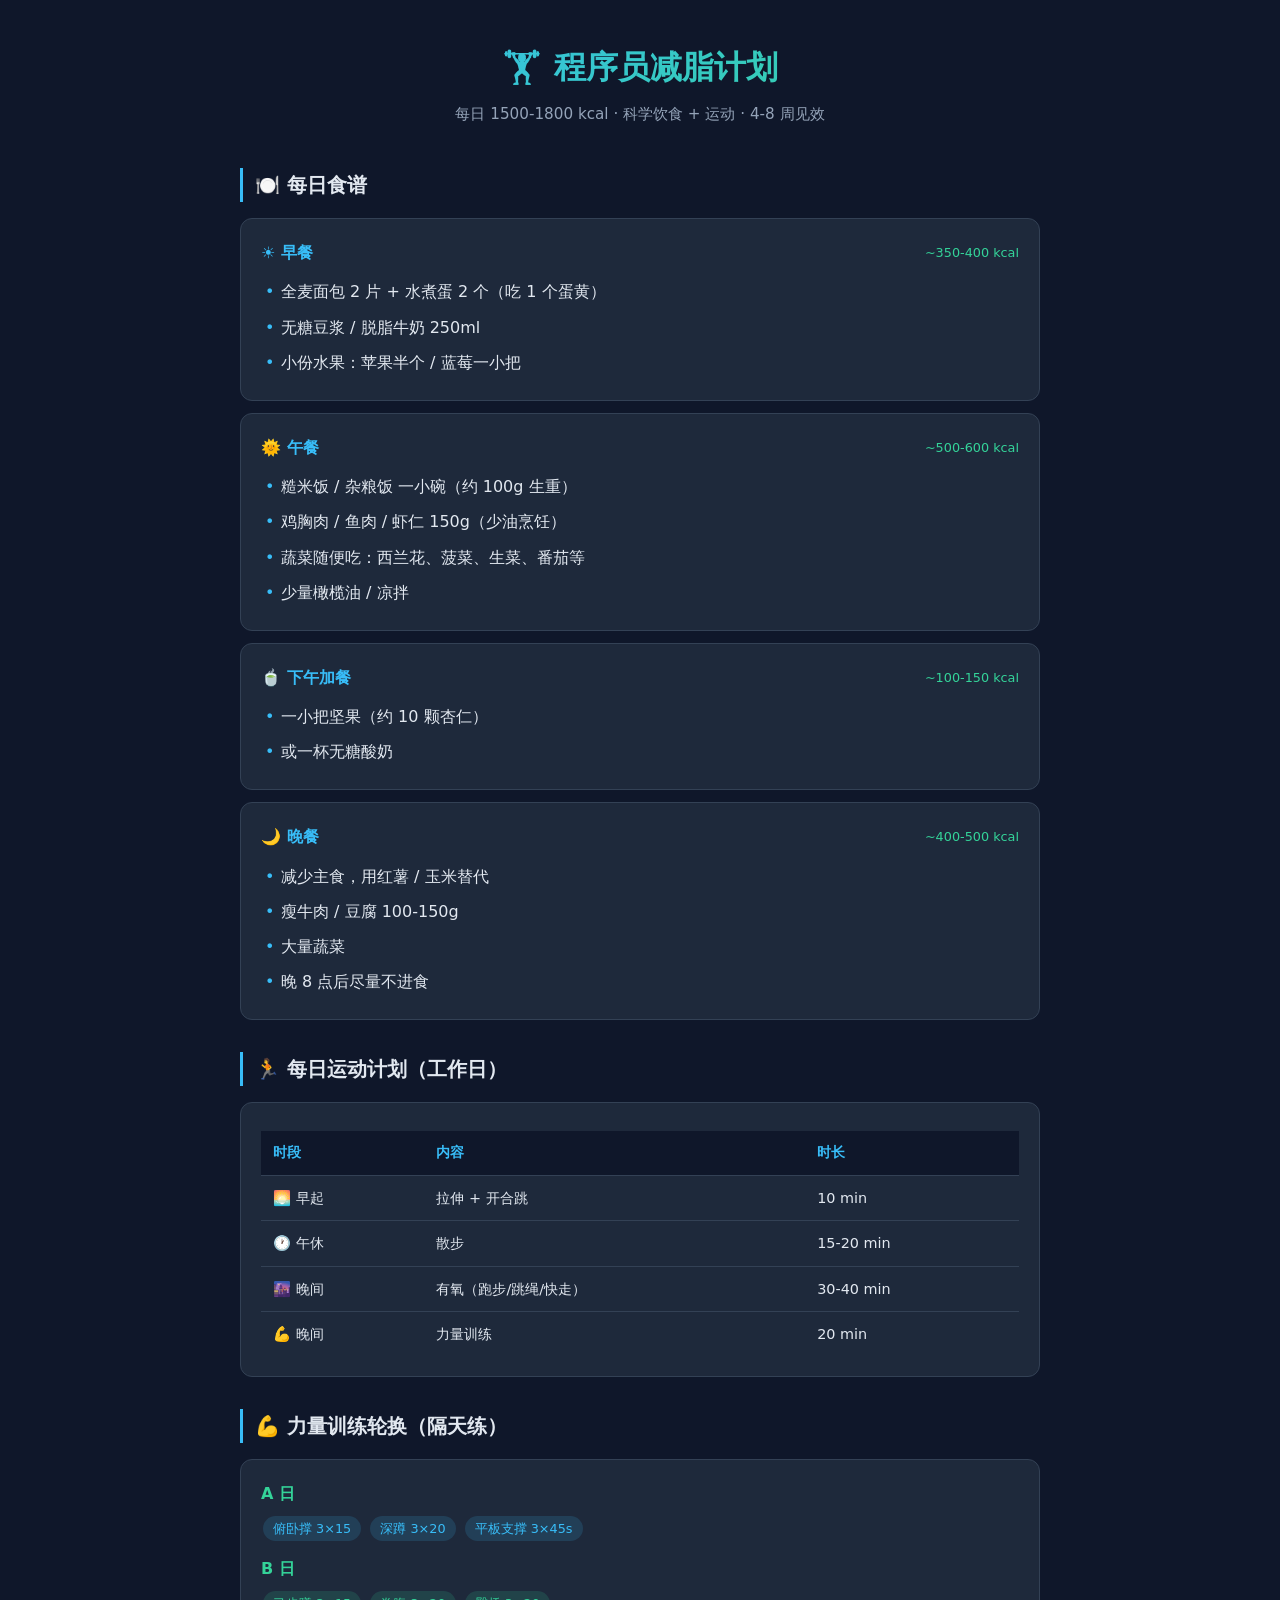
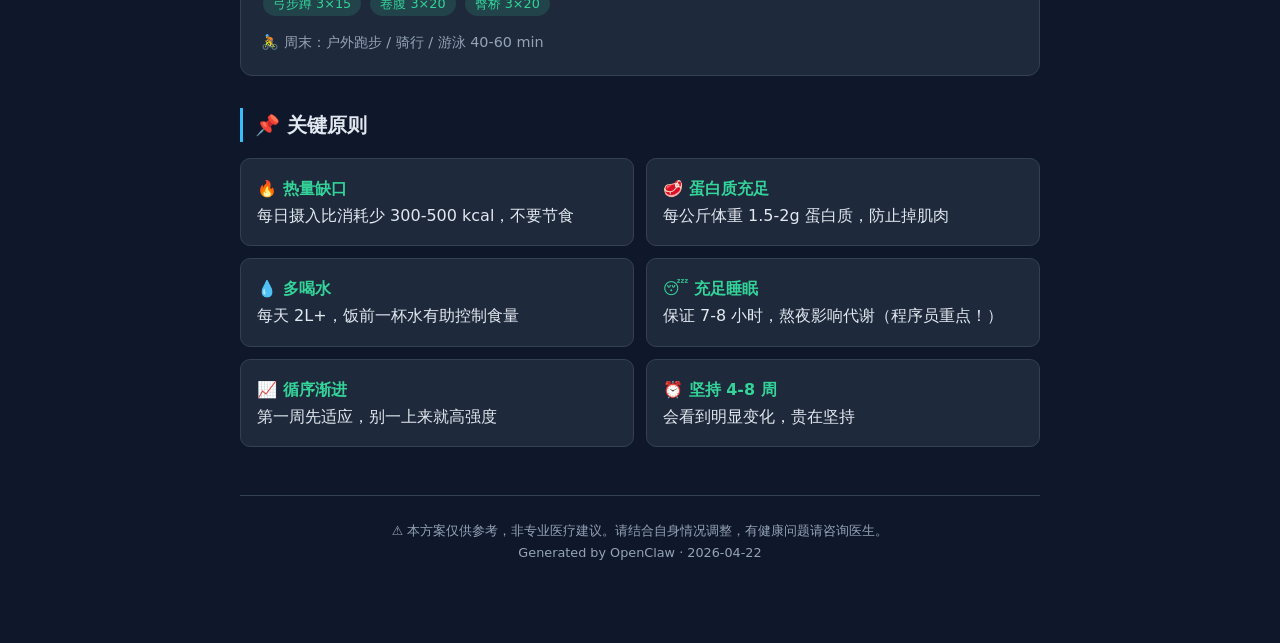
==== index.html @ 154db84c "feat: 程序员减脂计划页面" ====
<!DOCTYPE html>
<html lang="zh-CN">
<head>
<meta charset="UTF-8">
<meta name="viewport" content="width=device-width, initial-scale=1.0">
<title>程序员减脂计划</title>
<style>
  :root {
    --bg: #0f172a;
    --card: #1e293b;
    --accent: #38bdf8;
    --accent2: #34d399;
    --text: #e2e8f0;
    --muted: #94a3b8;
    --border: #334155;
  }
  * { margin: 0; padding: 0; box-sizing: border-box; }
  body {
    font-family: -apple-system, BlinkMacSystemFont, 'Segoe UI', system-ui, sans-serif;
    background: var(--bg);
    color: var(--text);
    line-height: 1.7;
    padding: 0 16px;
  }
  .container { max-width: 800px; margin: 0 auto; padding: 40px 0 80px; }
  h1 {
    font-size: 2rem;
    text-align: center;
    margin-bottom: 8px;
    background: linear-gradient(135deg, var(--accent), var(--accent2));
    -webkit-background-clip: text;
    -webkit-text-fill-color: transparent;
  }
  .subtitle { text-align: center; color: var(--muted); margin-bottom: 40px; font-size: 0.95rem; }
  .section { margin-bottom: 32px; }
  .section-title {
    font-size: 1.25rem;
    margin-bottom: 16px;
    padding-left: 12px;
    border-left: 3px solid var(--accent);
    display: flex;
    align-items: center;
    gap: 8px;
  }
  .card {
    background: var(--card);
    border: 1px solid var(--border);
    border-radius: 12px;
    padding: 20px;
    margin-bottom: 12px;
  }
  .meal-label {
    font-weight: 600;
    color: var(--accent);
    margin-bottom: 8px;
    display: flex;
    justify-content: space-between;
    align-items: center;
  }
  .kcal { font-size: 0.8rem; color: var(--accent2); font-weight: 400; }
  .meal-items { list-style: none; }
  .meal-items li { padding: 4px 0; padding-left: 20px; position: relative; }
  .meal-items li::before { content: '•'; position: absolute; left: 4px; color: var(--accent); }
  table { width: 100%; border-collapse: collapse; margin-top: 8px; }
  th { text-align: left; padding: 10px 12px; background: var(--bg); color: var(--accent); font-weight: 600; font-size: 0.85rem; }
  td { padding: 10px 12px; border-top: 1px solid var(--border); font-size: 0.9rem; }
  tr:hover td { background: rgba(56,189,248,0.05); }
  .tag {
    display: inline-block;
    background: rgba(56,189,248,0.15);
    color: var(--accent);
    padding: 2px 10px;
    border-radius: 20px;
    font-size: 0.8rem;
    margin: 2px;
  }
  .tag.green { background: rgba(52,211,153,0.15); color: var(--accent2); }
  .principles { display: grid; grid-template-columns: 1fr 1fr; gap: 12px; }
  @media (max-width: 600px) { .principles { grid-template-columns: 1fr; } }
  .principle {
    background: var(--card);
    border: 1px solid var(--border);
    border-radius: 10px;
    padding: 16px;
  }
  .principle strong { color: var(--accent2); }
  .strength-day { margin-bottom: 12px; }
  .strength-day .day-label { font-weight: 600; color: var(--accent2); margin-bottom: 6px; }
  .footer { text-align: center; color: var(--muted); font-size: 0.8rem; margin-top: 48px; padding-top: 24px; border-top: 1px solid var(--border); }
</style>
</head>
<body>
<div class="container">
  <h1>🏋️ 程序员减脂计划</h1>
  <p class="subtitle">每日 1500-1800 kcal · 科学饮食 + 运动 · 4-8 周见效</p>

  <!-- 每日食谱 -->
  <div class="section">
    <h2 class="section-title">🍽️ 每日食谱</h2>

    <div class="card">
      <div class="meal-label">☀️ 早餐 <span class="kcal">~350-400 kcal</span></div>
      <ul class="meal-items">
        <li>全麦面包 2 片 + 水煮蛋 2 个（吃 1 个蛋黄）</li>
        <li>无糖豆浆 / 脱脂牛奶 250ml</li>
        <li>小份水果：苹果半个 / 蓝莓一小把</li>
      </ul>
    </div>

    <div class="card">
      <div class="meal-label">🌞 午餐 <span class="kcal">~500-600 kcal</span></div>
      <ul class="meal-items">
        <li>糙米饭 / 杂粮饭 一小碗（约 100g 生重）</li>
        <li>鸡胸肉 / 鱼肉 / 虾仁 150g（少油烹饪）</li>
        <li>蔬菜随便吃：西兰花、菠菜、生菜、番茄等</li>
        <li>少量橄榄油 / 凉拌</li>
      </ul>
    </div>

    <div class="card">
      <div class="meal-label">🍵 下午加餐 <span class="kcal">~100-150 kcal</span></div>
      <ul class="meal-items">
        <li>一小把坚果（约 10 颗杏仁）</li>
        <li>或一杯无糖酸奶</li>
      </ul>
    </div>

    <div class="card">
      <div class="meal-label">🌙 晚餐 <span class="kcal">~400-500 kcal</span></div>
      <ul class="meal-items">
        <li>减少主食，用红薯 / 玉米替代</li>
        <li>瘦牛肉 / 豆腐 100-150g</li>
        <li>大量蔬菜</li>
        <li>晚 8 点后尽量不进食</li>
      </ul>
    </div>
  </div>

  <!-- 运动计划 -->
  <div class="section">
    <h2 class="section-title">🏃 每日运动计划（工作日）</h2>
    <div class="card">
      <table>
        <thead><tr><th>时段</th><th>内容</th><th>时长</th></tr></thead>
        <tbody>
          <tr><td>🌅 早起</td><td>拉伸 + 开合跳</td><td>10 min</td></tr>
          <tr><td>🕐 午休</td><td>散步</td><td>15-20 min</td></tr>
          <tr><td>🌆 晚间</td><td>有氧（跑步/跳绳/快走）</td><td>30-40 min</td></tr>
          <tr><td>💪 晚间</td><td>力量训练</td><td>20 min</td></tr>
        </tbody>
      </table>
    </div>
  </div>

  <!-- 力量训练 -->
  <div class="section">
    <h2 class="section-title">💪 力量训练轮换（隔天练）</h2>
    <div class="card">
      <div class="strength-day">
        <div class="day-label">A 日</div>
        <span class="tag">俯卧撑 3×15</span>
        <span class="tag">深蹲 3×20</span>
        <span class="tag">平板支撑 3×45s</span>
      </div>
      <div class="strength-day">
        <div class="day-label">B 日</div>
        <span class="tag green">弓步蹲 3×15</span>
        <span class="tag green">卷腹 3×20</span>
        <span class="tag green">臀桥 3×20</span>
      </div>
      <div style="margin-top:12px; color: var(--muted); font-size:0.9rem;">
        🚴 周末：户外跑步 / 骑行 / 游泳 40-60 min
      </div>
    </div>
  </div>

  <!-- 关键原则 -->
  <div class="section">
    <h2 class="section-title">📌 关键原则</h2>
    <div class="principles">
      <div class="principle">
        <strong>🔥 热量缺口</strong><br>
        每日摄入比消耗少 300-500 kcal，不要节食
      </div>
      <div class="principle">
        <strong>🥩 蛋白质充足</strong><br>
        每公斤体重 1.5-2g 蛋白质，防止掉肌肉
      </div>
      <div class="principle">
        <strong>💧 多喝水</strong><br>
        每天 2L+，饭前一杯水有助控制食量
      </div>
      <div class="principle">
        <strong>😴 充足睡眠</strong><br>
        保证 7-8 小时，熬夜影响代谢（程序员重点！）
      </div>
      <div class="principle">
        <strong>📈 循序渐进</strong><br>
        第一周先适应，别一上来就高强度
      </div>
      <div class="principle">
        <strong>⏰ 坚持 4-8 周</strong><br>
        会看到明显变化，贵在坚持
      </div>
    </div>
  </div>

  <div class="footer">
    ⚠️ 本方案仅供参考，非专业医疗建议。请结合自身情况调整，有健康问题请咨询医生。<br>
    Generated by OpenClaw · 2026-04-22
  </div>
</div>
</body>
</html>
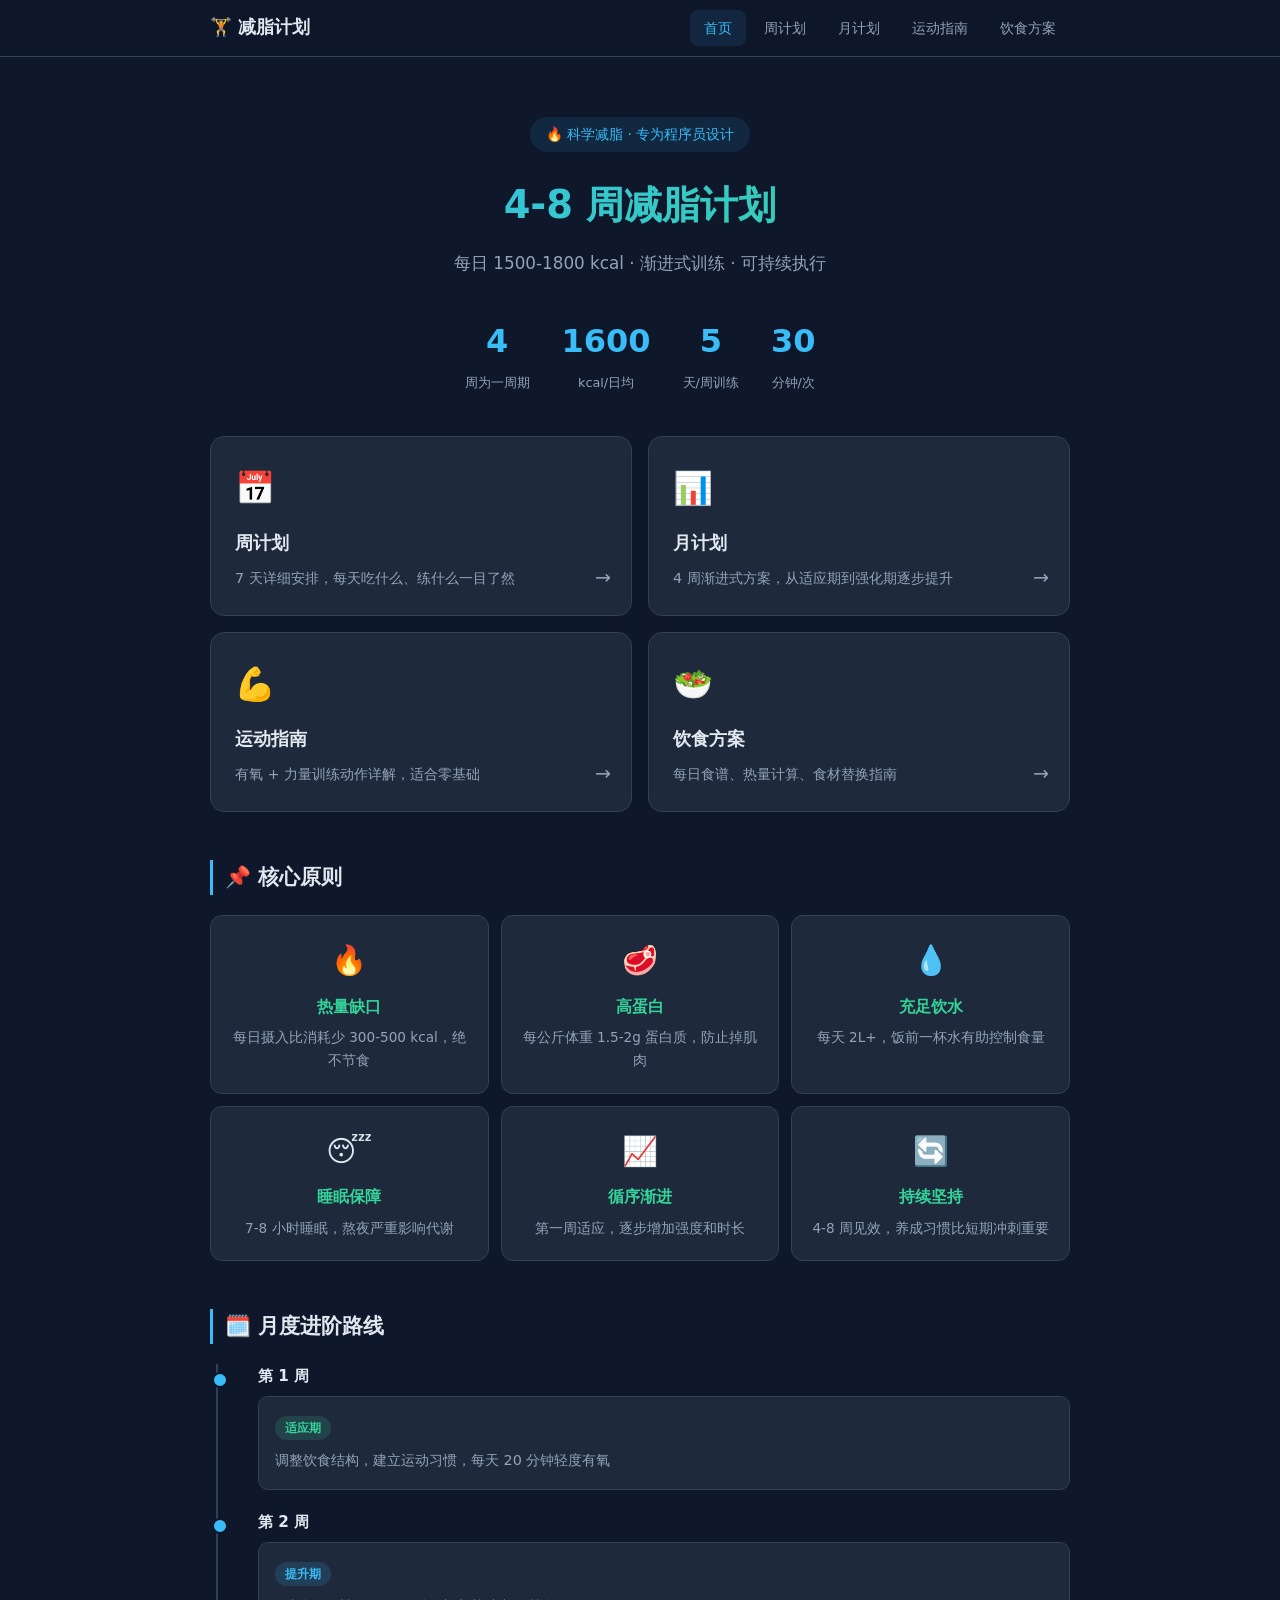
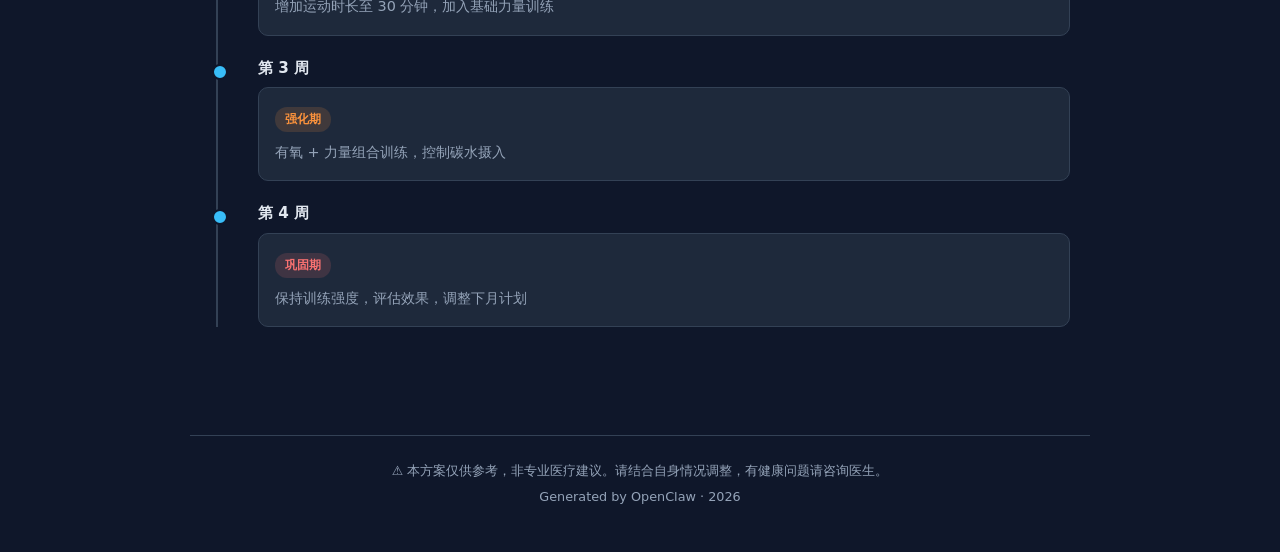
==== commit e3f8fc22: "feat: 完整减脂计划网站 - 首页/周计划/月计划/运动指南/饮食方案" ====
--- a/index.html
+++ b/index.html
@@ -4,211 +4,151 @@
 <meta charset="UTF-8">
 <meta name="viewport" content="width=device-width, initial-scale=1.0">
 <title>程序员减脂计划</title>
-<style>
-  :root {
-    --bg: #0f172a;
-    --card: #1e293b;
-    --accent: #38bdf8;
-    --accent2: #34d399;
-    --text: #e2e8f0;
-    --muted: #94a3b8;
-    --border: #334155;
-  }
-  * { margin: 0; padding: 0; box-sizing: border-box; }
-  body {
-    font-family: -apple-system, BlinkMacSystemFont, 'Segoe UI', system-ui, sans-serif;
-    background: var(--bg);
-    color: var(--text);
-    line-height: 1.7;
-    padding: 0 16px;
-  }
-  .container { max-width: 800px; margin: 0 auto; padding: 40px 0 80px; }
-  h1 {
-    font-size: 2rem;
-    text-align: center;
-    margin-bottom: 8px;
-    background: linear-gradient(135deg, var(--accent), var(--accent2));
-    -webkit-background-clip: text;
-    -webkit-text-fill-color: transparent;
-  }
-  .subtitle { text-align: center; color: var(--muted); margin-bottom: 40px; font-size: 0.95rem; }
-  .section { margin-bottom: 32px; }
-  .section-title {
-    font-size: 1.25rem;
-    margin-bottom: 16px;
-    padding-left: 12px;
-    border-left: 3px solid var(--accent);
-    display: flex;
-    align-items: center;
-    gap: 8px;
-  }
-  .card {
-    background: var(--card);
-    border: 1px solid var(--border);
-    border-radius: 12px;
-    padding: 20px;
-    margin-bottom: 12px;
-  }
-  .meal-label {
-    font-weight: 600;
-    color: var(--accent);
-    margin-bottom: 8px;
-    display: flex;
-    justify-content: space-between;
-    align-items: center;
-  }
-  .kcal { font-size: 0.8rem; color: var(--accent2); font-weight: 400; }
-  .meal-items { list-style: none; }
-  .meal-items li { padding: 4px 0; padding-left: 20px; position: relative; }
-  .meal-items li::before { content: '•'; position: absolute; left: 4px; color: var(--accent); }
-  table { width: 100%; border-collapse: collapse; margin-top: 8px; }
-  th { text-align: left; padding: 10px 12px; background: var(--bg); color: var(--accent); font-weight: 600; font-size: 0.85rem; }
-  td { padding: 10px 12px; border-top: 1px solid var(--border); font-size: 0.9rem; }
-  tr:hover td { background: rgba(56,189,248,0.05); }
-  .tag {
-    display: inline-block;
-    background: rgba(56,189,248,0.15);
-    color: var(--accent);
-    padding: 2px 10px;
-    border-radius: 20px;
-    font-size: 0.8rem;
-    margin: 2px;
-  }
-  .tag.green { background: rgba(52,211,153,0.15); color: var(--accent2); }
-  .principles { display: grid; grid-template-columns: 1fr 1fr; gap: 12px; }
-  @media (max-width: 600px) { .principles { grid-template-columns: 1fr; } }
-  .principle {
-    background: var(--card);
-    border: 1px solid var(--border);
-    border-radius: 10px;
-    padding: 16px;
-  }
-  .principle strong { color: var(--accent2); }
-  .strength-day { margin-bottom: 12px; }
-  .strength-day .day-label { font-weight: 600; color: var(--accent2); margin-bottom: 6px; }
-  .footer { text-align: center; color: var(--muted); font-size: 0.8rem; margin-top: 48px; padding-top: 24px; border-top: 1px solid var(--border); }
-</style>
+<link rel="stylesheet" href="style.css">
 </head>
 <body>
-<div class="container">
-  <h1>🏋️ 程序员减脂计划</h1>
-  <p class="subtitle">每日 1500-1800 kcal · 科学饮食 + 运动 · 4-8 周见效</p>
-
-  <!-- 每日食谱 -->
-  <div class="section">
-    <h2 class="section-title">🍽️ 每日食谱</h2>
-
-    <div class="card">
-      <div class="meal-label">☀️ 早餐 <span class="kcal">~350-400 kcal</span></div>
-      <ul class="meal-items">
-        <li>全麦面包 2 片 + 水煮蛋 2 个（吃 1 个蛋黄）</li>
-        <li>无糖豆浆 / 脱脂牛奶 250ml</li>
-        <li>小份水果：苹果半个 / 蓝莓一小把</li>
-      </ul>
-    </div>
-
-    <div class="card">
-      <div class="meal-label">🌞 午餐 <span class="kcal">~500-600 kcal</span></div>
-      <ul class="meal-items">
-        <li>糙米饭 / 杂粮饭 一小碗（约 100g 生重）</li>
-        <li>鸡胸肉 / 鱼肉 / 虾仁 150g（少油烹饪）</li>
-        <li>蔬菜随便吃：西兰花、菠菜、生菜、番茄等</li>
-        <li>少量橄榄油 / 凉拌</li>
-      </ul>
-    </div>
-
-    <div class="card">
-      <div class="meal-label">🍵 下午加餐 <span class="kcal">~100-150 kcal</span></div>
-      <ul class="meal-items">
-        <li>一小把坚果（约 10 颗杏仁）</li>
-        <li>或一杯无糖酸奶</li>
-      </ul>
-    </div>
-
-    <div class="card">
-      <div class="meal-label">🌙 晚餐 <span class="kcal">~400-500 kcal</span></div>
-      <ul class="meal-items">
-        <li>减少主食，用红薯 / 玉米替代</li>
-        <li>瘦牛肉 / 豆腐 100-150g</li>
-        <li>大量蔬菜</li>
-        <li>晚 8 点后尽量不进食</li>
-      </ul>
+<nav class="nav" id="nav">
+  <div class="nav-inner">
+    <a href="index.html" class="logo">🏋️ 减脂计划</a>
+    <button class="menu-btn" id="menuBtn" aria-label="菜单">☰</button>
+    <div class="nav-links" id="navLinks">
+      <a href="index.html" class="active">首页</a>
+      <a href="weekly.html">周计划</a>
+      <a href="monthly.html">月计划</a>
+      <a href="exercise.html">运动指南</a>
+      <a href="diet.html">饮食方案</a>
     </div>
   </div>
+</nav>
 
-  <!-- 运动计划 -->
-  <div class="section">
-    <h2 class="section-title">🏃 每日运动计划（工作日）</h2>
-    <div class="card">
-      <table>
-        <thead><tr><th>时段</th><th>内容</th><th>时长</th></tr></thead>
-        <tbody>
-          <tr><td>🌅 早起</td><td>拉伸 + 开合跳</td><td>10 min</td></tr>
-          <tr><td>🕐 午休</td><td>散步</td><td>15-20 min</td></tr>
-          <tr><td>🌆 晚间</td><td>有氧（跑步/跳绳/快走）</td><td>30-40 min</td></tr>
-          <tr><td>💪 晚间</td><td>力量训练</td><td>20 min</td></tr>
-        </tbody>
-      </table>
+<main class="container">
+  <!-- Hero -->
+  <section class="hero">
+    <div class="hero-badge">🔥 科学减脂 · 专为程序员设计</div>
+    <h1>4-8 周减脂计划</h1>
+    <p class="hero-desc">每日 1500-1800 kcal · 渐进式训练 · 可持续执行</p>
+    <div class="hero-stats">
+      <div class="stat"><span class="stat-num">4</span><span class="stat-label">周为一周期</span></div>
+      <div class="stat"><span class="stat-num">1600</span><span class="stat-label">kcal/日均</span></div>
+      <div class="stat"><span class="stat-num">5</span><span class="stat-label">天/周训练</span></div>
+      <div class="stat"><span class="stat-num">30</span><span class="stat-label">分钟/次</span></div>
     </div>
-  </div>
+  </section>
 
-  <!-- 力量训练 -->
-  <div class="section">
-    <h2 class="section-title">💪 力量训练轮换（隔天练）</h2>
-    <div class="card">
-      <div class="strength-day">
-        <div class="day-label">A 日</div>
-        <span class="tag">俯卧撑 3×15</span>
-        <span class="tag">深蹲 3×20</span>
-        <span class="tag">平板支撑 3×45s</span>
+  <!-- Quick Nav Cards -->
+  <section class="cards">
+    <a href="weekly.html" class="card-link">
+      <div class="card card-blue">
+        <div class="card-icon">📅</div>
+        <h3>周计划</h3>
+        <p>7 天详细安排，每天吃什么、练什么一目了然</p>
+        <span class="card-arrow">→</span>
       </div>
-      <div class="strength-day">
-        <div class="day-label">B 日</div>
-        <span class="tag green">弓步蹲 3×15</span>
-        <span class="tag green">卷腹 3×20</span>
-        <span class="tag green">臀桥 3×20</span>
+    </a>
+    <a href="monthly.html" class="card-link">
+      <div class="card card-green">
+        <div class="card-icon">📊</div>
+        <h3>月计划</h3>
+        <p>4 周渐进式方案，从适应期到强化期逐步提升</p>
+        <span class="card-arrow">→</span>
       </div>
-      <div style="margin-top:12px; color: var(--muted); font-size:0.9rem;">
-        🚴 周末：户外跑步 / 骑行 / 游泳 40-60 min
+    </a>
+    <a href="exercise.html" class="card-link">
+      <div class="card card-purple">
+        <div class="card-icon">💪</div>
+        <h3>运动指南</h3>
+        <p>有氧 + 力量训练动作详解，适合零基础</p>
+        <span class="card-arrow">→</span>
+      </div>
+    </a>
+    <a href="diet.html" class="card-link">
+      <div class="card card-orange">
+        <div class="card-icon">🥗</div>
+        <h3>饮食方案</h3>
+        <p>每日食谱、热量计算、食材替换指南</p>
+        <span class="card-arrow">→</span>
+      </div>
+    </a>
+  </section>
+
+  <!-- Key Principles -->
+  <section class="section">
+    <h2 class="section-title">📌 核心原则</h2>
+    <div class="principles">
+      <div class="principle">
+        <div class="principle-icon">🔥</div>
+        <strong>热量缺口</strong>
+        <p>每日摄入比消耗少 300-500 kcal，绝不节食</p>
+      </div>
+      <div class="principle">
+        <div class="principle-icon">🥩</div>
+        <strong>高蛋白</strong>
+        <p>每公斤体重 1.5-2g 蛋白质，防止掉肌肉</p>
+      </div>
+      <div class="principle">
+        <div class="principle-icon">💧</div>
+        <strong>充足饮水</strong>
+        <p>每天 2L+，饭前一杯水有助控制食量</p>
+      </div>
+      <div class="principle">
+        <div class="principle-icon">😴</div>
+        <strong>睡眠保障</strong>
+        <p>7-8 小时睡眠，熬夜严重影响代谢</p>
+      </div>
+      <div class="principle">
+        <div class="principle-icon">📈</div>
+        <strong>循序渐进</strong>
+        <p>第一周适应，逐步增加强度和时长</p>
+      </div>
+      <div class="principle">
+        <div class="principle-icon">🔄</div>
+        <strong>持续坚持</strong>
+        <p>4-8 周见效，养成习惯比短期冲刺重要</p>
       </div>
     </div>
-  </div>
+  </section>
 
-  <!-- 关键原则 -->
-  <div class="section">
-    <h2 class="section-title">📌 关键原则</h2>
-    <div class="principles">
-      <div class="principle">
-        <strong>🔥 热量缺口</strong><br>
-        每日摄入比消耗少 300-500 kcal，不要节食
+  <!-- Timeline -->
+  <section class="section">
+    <h2 class="section-title">🗓️ 月度进阶路线</h2>
+    <div class="timeline">
+      <div class="tl-item">
+        <div class="tl-week">第 1 周</div>
+        <div class="tl-content">
+          <div class="tl-tag tag-easy">适应期</div>
+          <p>调整饮食结构，建立运动习惯，每天 20 分钟轻度有氧</p>
+        </div>
       </div>
-      <div class="principle">
-        <strong>🥩 蛋白质充足</strong><br>
-        每公斤体重 1.5-2g 蛋白质，防止掉肌肉
+      <div class="tl-item">
+        <div class="tl-week">第 2 周</div>
+        <div class="tl-content">
+          <div class="tl-tag tag-mid">提升期</div>
+          <p>增加运动时长至 30 分钟，加入基础力量训练</p>
+        </div>
       </div>
-      <div class="principle">
-        <strong>💧 多喝水</strong><br>
-        每天 2L+，饭前一杯水有助控制食量
+      <div class="tl-item">
+        <div class="tl-week">第 3 周</div>
+        <div class="tl-content">
+          <div class="tl-tag tag-hard">强化期</div>
+          <p>有氧 + 力量组合训练，控制碳水摄入</p>
+        </div>
       </div>
-      <div class="principle">
-        <strong>😴 充足睡眠</strong><br>
-        保证 7-8 小时，熬夜影响代谢（程序员重点！）
-      </div>
-      <div class="principle">
-        <strong>📈 循序渐进</strong><br>
-        第一周先适应，别一上来就高强度
-      </div>
-      <div class="principle">
-        <strong>⏰ 坚持 4-8 周</strong><br>
-        会看到明显变化，贵在坚持
+      <div class="tl-item">
+        <div class="tl-week">第 4 周</div>
+        <div class="tl-content">
+          <div class="tl-tag tag-peak">巩固期</div>
+          <p>保持训练强度，评估效果，调整下月计划</p>
+        </div>
       </div>
     </div>
-  </div>
+  </section>
+</main>
 
-  <div class="footer">
-    ⚠️ 本方案仅供参考，非专业医疗建议。请结合自身情况调整，有健康问题请咨询医生。<br>
-    Generated by OpenClaw · 2026-04-22
-  </div>
-</div>
+<footer class="footer">
+  <p>⚠️ 本方案仅供参考，非专业医疗建议。请结合自身情况调整，有健康问题请咨询医生。</p>
+  <p>Generated by OpenClaw · 2026</p>
+</footer>
+
+<script src="nav.js"></script>
 </body>
 </html>
--- a/style.css
+++ b/style.css
@@ -0,0 +1,147 @@
+:root {
+  --bg: #0f172a;
+  --bg2: #1e293b;
+  --card: #1e293b;
+  --accent: #38bdf8;
+  --accent2: #34d399;
+  --purple: #a78bfa;
+  --orange: #fb923c;
+  --red: #f87171;
+  --text: #e2e8f0;
+  --muted: #94a3b8;
+  --border: #334155;
+}
+* { margin: 0; padding: 0; box-sizing: border-box; }
+body { font-family: -apple-system, BlinkMacSystemFont, 'Segoe UI', system-ui, sans-serif; background: var(--bg); color: var(--text); line-height: 1.7; }
+a { color: var(--accent); text-decoration: none; }
+
+/* Nav */
+.nav { position: sticky; top: 0; z-index: 100; background: rgba(15,23,42,0.95); backdrop-filter: blur(12px); border-bottom: 1px solid var(--border); }
+.nav-inner { max-width: 900px; margin: 0 auto; padding: 0 20px; display: flex; align-items: center; justify-content: space-between; height: 56px; }
+.logo { font-weight: 700; font-size: 1.1rem; color: var(--text); }
+.nav-links { display: flex; gap: 4px; }
+.nav-links a { padding: 6px 14px; border-radius: 8px; color: var(--muted); font-size: 0.9rem; transition: all 0.2s; }
+.nav-links a:hover, .nav-links a.active { color: var(--text); background: rgba(56,189,248,0.1); }
+.nav-links a.active { color: var(--accent); }
+.menu-btn { display: none; background: none; border: none; color: var(--text); font-size: 1.4rem; cursor: pointer; }
+
+/* Container */
+.container { max-width: 900px; margin: 0 auto; padding: 0 20px 60px; }
+
+/* Hero */
+.hero { text-align: center; padding: 60px 0 40px; }
+.hero-badge { display: inline-block; background: rgba(56,189,248,0.1); color: var(--accent); padding: 6px 16px; border-radius: 20px; font-size: 0.85rem; margin-bottom: 20px; }
+.hero h1 { font-size: 2.4rem; margin-bottom: 12px; background: linear-gradient(135deg, var(--accent), var(--accent2)); -webkit-background-clip: text; -webkit-text-fill-color: transparent; }
+.hero-desc { color: var(--muted); font-size: 1.05rem; margin-bottom: 36px; }
+.hero-stats { display: flex; justify-content: center; gap: 32px; flex-wrap: wrap; }
+.stat { text-align: center; }
+.stat-num { display: block; font-size: 2rem; font-weight: 700; color: var(--accent); }
+.stat-label { font-size: 0.8rem; color: var(--muted); }
+
+/* Cards */
+.cards { display: grid; grid-template-columns: repeat(2, 1fr); gap: 16px; margin-bottom: 48px; }
+.card-link { text-decoration: none; color: inherit; }
+.card { background: var(--card); border: 1px solid var(--border); border-radius: 14px; padding: 24px; transition: all 0.25s; position: relative; overflow: hidden; }
+.card:hover { transform: translateY(-3px); border-color: var(--accent); }
+.card-blue:hover { border-color: var(--accent); box-shadow: 0 8px 30px rgba(56,189,248,0.15); }
+.card-green:hover { border-color: var(--accent2); box-shadow: 0 8px 30px rgba(52,211,153,0.15); }
+.card-purple:hover { border-color: var(--purple); box-shadow: 0 8px 30px rgba(167,139,250,0.15); }
+.card-orange:hover { border-color: var(--orange); box-shadow: 0 8px 30px rgba(251,146,60,0.15); }
+.card-icon { font-size: 2rem; margin-bottom: 12px; }
+.card h3 { font-size: 1.15rem; margin-bottom: 8px; }
+.card p { color: var(--muted); font-size: 0.9rem; }
+.card-arrow { position: absolute; right: 20px; bottom: 20px; font-size: 1.2rem; color: var(--muted); transition: 0.2s; }
+.card:hover .card-arrow { color: var(--accent); transform: translateX(4px); }
+
+/* Section */
+.section { margin-bottom: 48px; }
+.section-title { font-size: 1.3rem; margin-bottom: 20px; padding-left: 12px; border-left: 3px solid var(--accent); }
+
+/* Principles */
+.principles { display: grid; grid-template-columns: repeat(3, 1fr); gap: 12px; }
+.principle { background: var(--card); border: 1px solid var(--border); border-radius: 12px; padding: 20px; text-align: center; }
+.principle-icon { font-size: 1.8rem; margin-bottom: 8px; }
+.principle strong { display: block; margin-bottom: 6px; color: var(--accent2); }
+.principle p { color: var(--muted); font-size: 0.85rem; }
+
+/* Timeline */
+.timeline { position: relative; padding-left: 24px; }
+.timeline::before { content: ''; position: absolute; left: 6px; top: 0; bottom: 0; width: 2px; background: var(--border); }
+.tl-item { position: relative; margin-bottom: 20px; padding-left: 24px; }
+.tl-item::before { content: ''; position: absolute; left: -22px; top: 8px; width: 12px; height: 12px; border-radius: 50%; background: var(--accent); border: 2px solid var(--bg); }
+.tl-week { font-weight: 700; font-size: 0.95rem; margin-bottom: 6px; }
+.tl-content { background: var(--card); border: 1px solid var(--border); border-radius: 10px; padding: 16px; }
+.tl-tag { display: inline-block; padding: 2px 10px; border-radius: 12px; font-size: 0.75rem; font-weight: 600; margin-bottom: 8px; }
+.tag-easy { background: rgba(52,211,153,0.15); color: var(--accent2); }
+.tag-mid { background: rgba(56,189,248,0.15); color: var(--accent); }
+.tag-hard { background: rgba(251,146,60,0.15); color: var(--orange); }
+.tag-peak { background: rgba(248,113,113,0.15); color: var(--red); }
+.tl-content p { color: var(--muted); font-size: 0.9rem; }
+
+/* Page Header */
+.page-header { padding: 48px 0 32px; text-align: center; }
+.page-header h1 { font-size: 2rem; margin-bottom: 8px; }
+.page-header p { color: var(--muted); }
+
+/* Day Card */
+.day-card { background: var(--card); border: 1px solid var(--border); border-radius: 14px; padding: 24px; margin-bottom: 16px; }
+.day-header { display: flex; align-items: center; gap: 12px; margin-bottom: 16px; }
+.day-num { width: 40px; height: 40px; border-radius: 10px; display: flex; align-items: center; justify-content: center; font-weight: 700; font-size: 0.9rem; color: #fff; }
+.day-num.mon { background: linear-gradient(135deg, #38bdf8, #0ea5e9); }
+.day-num.tue { background: linear-gradient(135deg, #34d399, #10b981); }
+.day-num.wed { background: linear-gradient(135deg, #a78bfa, #8b5cf6); }
+.day-num.thu { background: linear-gradient(135deg, #fb923c, #f97316); }
+.day-num.fri { background: linear-gradient(135deg, #f87171, #ef4444); }
+.day-num.sat { background: linear-gradient(135deg, #fbbf24, #f59e0b); }
+.day-num.sun { background: linear-gradient(135deg, #94a3b8, #64748b); }
+.day-title { font-size: 1.1rem; font-weight: 600; }
+.day-subtitle { font-size: 0.8rem; color: var(--muted); }
+.day-grid { display: grid; grid-template-columns: 1fr 1fr; gap: 16px; }
+.day-section h4 { font-size: 0.85rem; color: var(--accent); margin-bottom: 8px; text-transform: uppercase; letter-spacing: 0.5px; }
+.day-section ul { list-style: none; }
+.day-section li { padding: 3px 0; padding-left: 16px; position: relative; font-size: 0.9rem; color: var(--muted); }
+.day-section li::before { content: '•'; position: absolute; left: 0; color: var(--accent); }
+
+/* Table */
+table { width: 100%; border-collapse: collapse; }
+th { text-align: left; padding: 12px; background: var(--bg); color: var(--accent); font-weight: 600; font-size: 0.85rem; }
+td { padding: 12px; border-top: 1px solid var(--border); font-size: 0.9rem; }
+tr:hover td { background: rgba(56,189,248,0.03); }
+
+/* Tags */
+.tag { display: inline-block; padding: 2px 10px; border-radius: 20px; font-size: 0.8rem; margin: 2px; }
+.tag-blue { background: rgba(56,189,248,0.15); color: var(--accent); }
+.tag-green { background: rgba(52,211,153,0.15); color: var(--accent2); }
+
+/* Week tabs */
+.week-tabs { display: flex; gap: 8px; margin-bottom: 24px; flex-wrap: wrap; justify-content: center; }
+.week-tab { padding: 8px 20px; border-radius: 10px; background: var(--card); border: 1px solid var(--border); cursor: pointer; font-size: 0.9rem; color: var(--muted); transition: 0.2s; }
+.week-tab:hover, .week-tab.active { color: var(--accent); border-color: var(--accent); background: rgba(56,189,248,0.1); }
+.week-content { display: none; }
+.week-content.active { display: block; }
+
+/* Exercise card */
+.ex-card { background: var(--card); border: 1px solid var(--border); border-radius: 14px; padding: 24px; margin-bottom: 16px; }
+.ex-header { display: flex; align-items: center; gap: 12px; margin-bottom: 12px; }
+.ex-icon { font-size: 2rem; }
+.ex-name { font-size: 1.1rem; font-weight: 600; }
+.ex-meta { font-size: 0.8rem; color: var(--muted); }
+.ex-detail { color: var(--muted); font-size: 0.9rem; }
+.ex-sets { display: flex; gap: 8px; margin-top: 10px; flex-wrap: wrap; }
+
+/* Footer */
+.footer { text-align: center; color: var(--muted); font-size: 0.8rem; padding: 24px 20px 40px; border-top: 1px solid var(--border); max-width: 900px; margin: 0 auto; }
+.footer p { margin-bottom: 4px; }
+
+/* Mobile */
+@media (max-width: 640px) {
+  .cards { grid-template-columns: 1fr; }
+  .principles { grid-template-columns: 1fr 1fr; }
+  .day-grid { grid-template-columns: 1fr; }
+  .hero h1 { font-size: 1.8rem; }
+  .hero-stats { gap: 20px; }
+  .menu-btn { display: block; }
+  .nav-links { display: none; position: absolute; top: 56px; left: 0; right: 0; background: rgba(15,23,42,0.98); flex-direction: column; padding: 12px 20px; border-bottom: 1px solid var(--border); }
+  .nav-links.open { display: flex; }
+  .nav-links a { padding: 10px 14px; }
+}
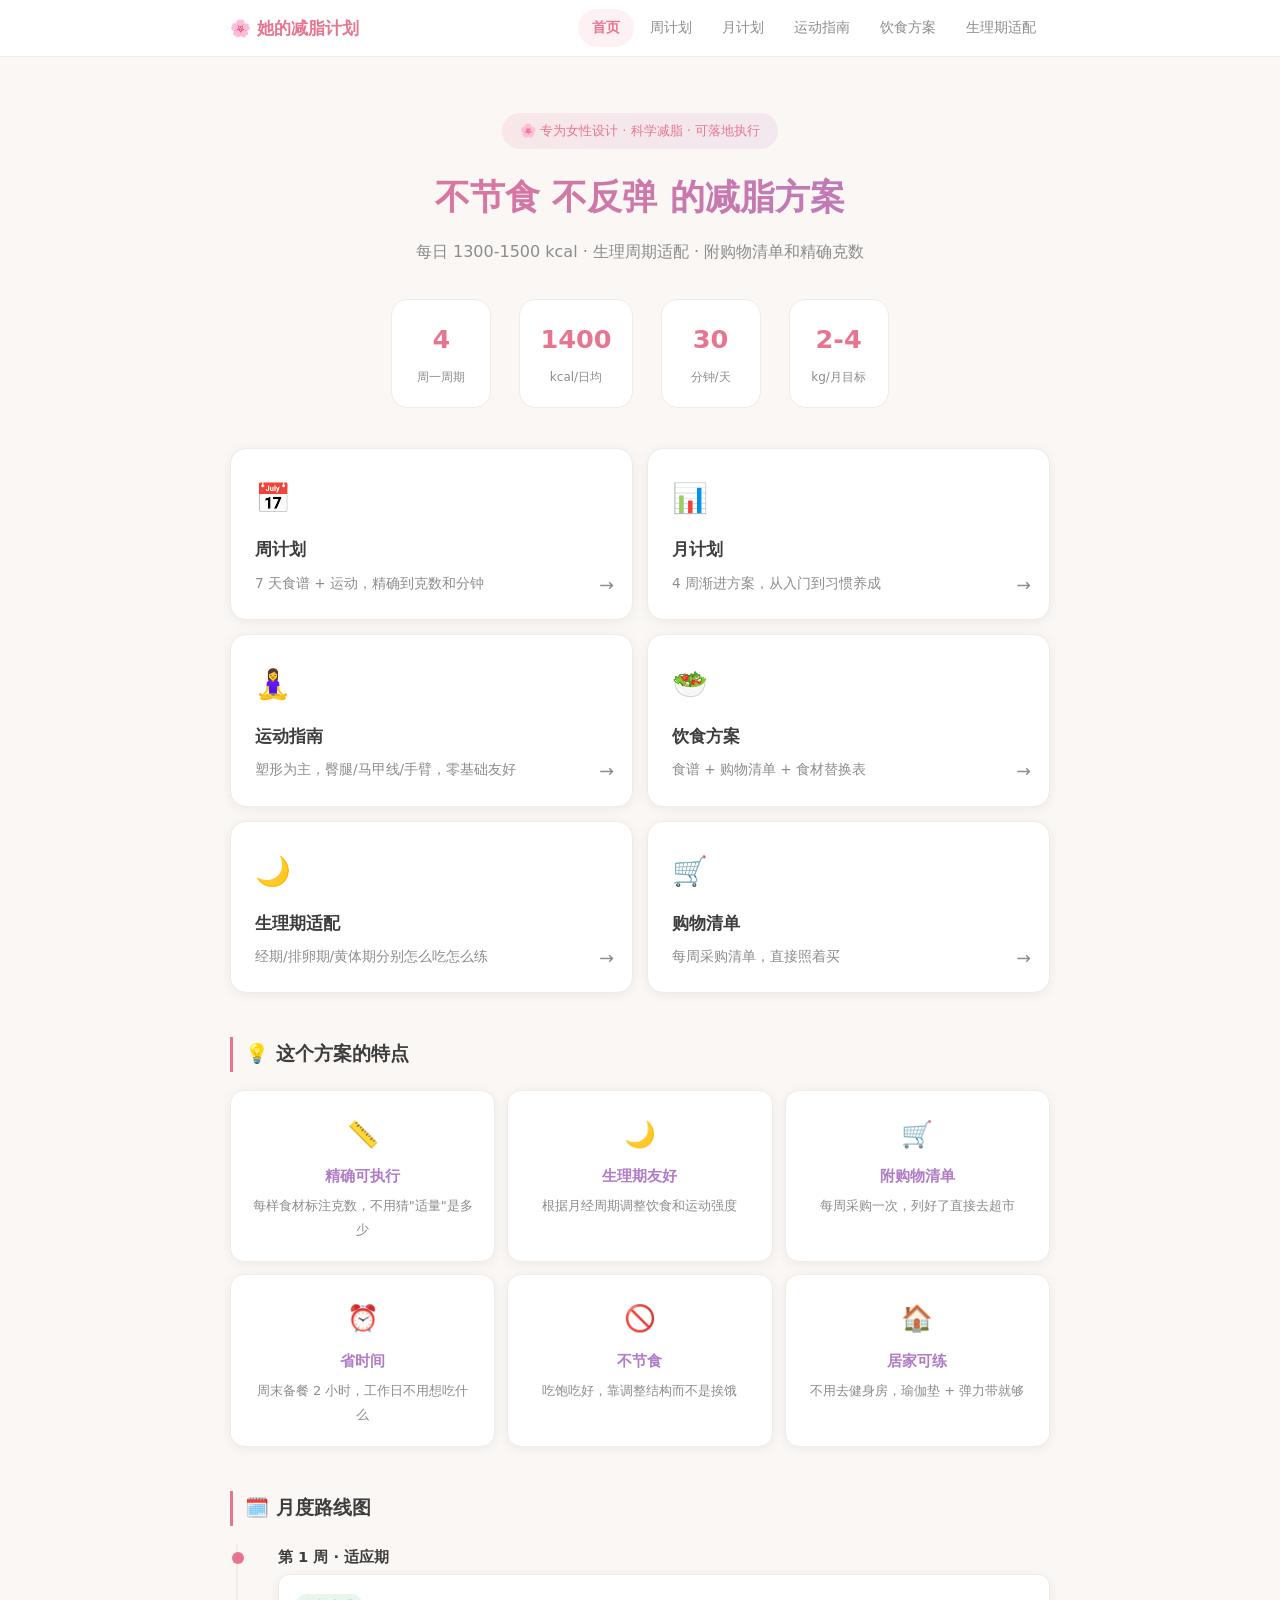
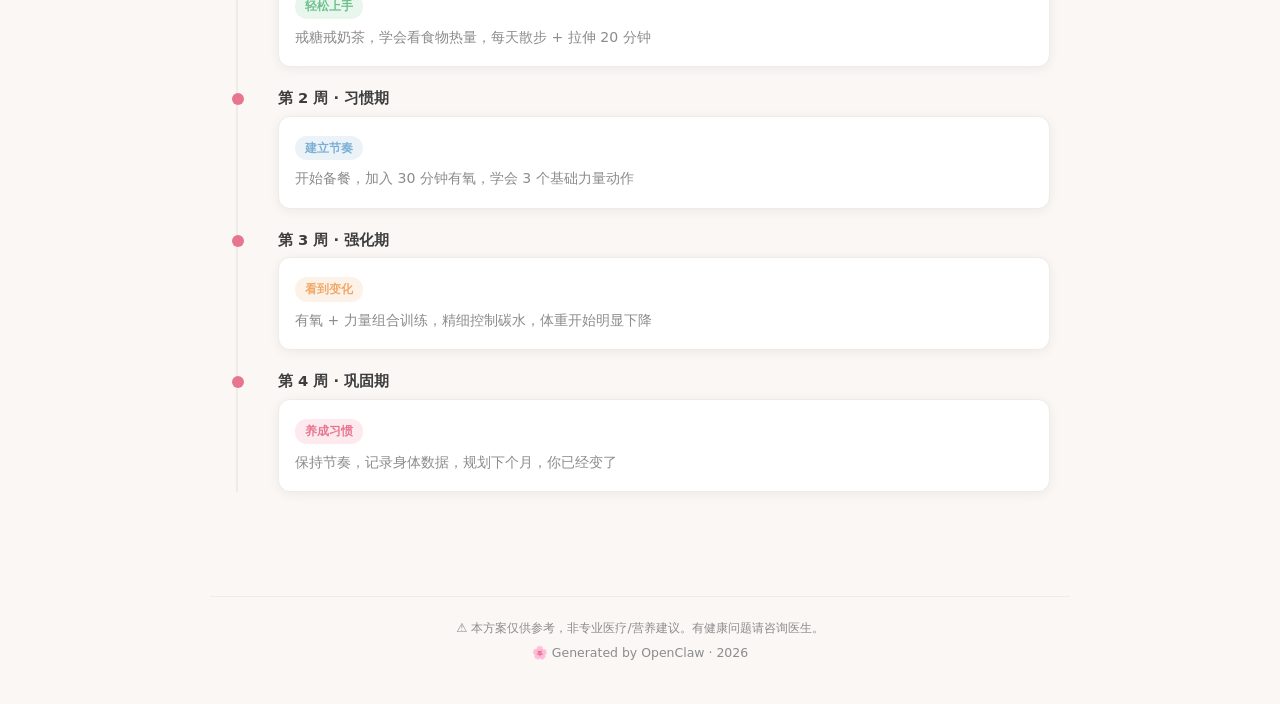
==== commit 0da310c6: "feat: 全面重构 - 女性专属减脂方案，生理期适配，购物清单，精确克数" ====
--- a/index.html
+++ b/index.html
@@ -3,152 +3,84 @@
 <head>
 <meta charset="UTF-8">
 <meta name="viewport" content="width=device-width, initial-scale=1.0">
-<title>程序员减脂计划</title>
+<title>她的减脂计划 · 科学 · 可执行</title>
 <link rel="stylesheet" href="style.css">
 </head>
 <body>
-<nav class="nav" id="nav">
-  <div class="nav-inner">
-    <a href="index.html" class="logo">🏋️ 减脂计划</a>
-    <button class="menu-btn" id="menuBtn" aria-label="菜单">☰</button>
-    <div class="nav-links" id="navLinks">
-      <a href="index.html" class="active">首页</a>
-      <a href="weekly.html">周计划</a>
-      <a href="monthly.html">月计划</a>
-      <a href="exercise.html">运动指南</a>
-      <a href="diet.html">饮食方案</a>
-    </div>
+<nav class="nav"><div class="nav-inner">
+  <a href="index.html" class="logo">🌸 她的减脂计划</a>
+  <button class="menu-btn" id="menuBtn" aria-label="菜单">☰</button>
+  <div class="nav-links" id="navLinks">
+    <a href="index.html" class="active">首页</a>
+    <a href="weekly.html">周计划</a>
+    <a href="monthly.html">月计划</a>
+    <a href="exercise.html">运动指南</a>
+    <a href="diet.html">饮食方案</a>
+    <a href="cycle.html">生理期适配</a>
   </div>
-</nav>
+</div></nav>
 
 <main class="container">
-  <!-- Hero -->
   <section class="hero">
-    <div class="hero-badge">🔥 科学减脂 · 专为程序员设计</div>
-    <h1>4-8 周减脂计划</h1>
-    <p class="hero-desc">每日 1500-1800 kcal · 渐进式训练 · 可持续执行</p>
+    <div class="hero-badge">🌸 专为女性设计 · 科学减脂 · 可落地执行</div>
+    <h1>不节食 不反弹 的减脂方案</h1>
+    <p class="hero-desc">每日 1300-1500 kcal · 生理周期适配 · 附购物清单和精确克数</p>
     <div class="hero-stats">
-      <div class="stat"><span class="stat-num">4</span><span class="stat-label">周为一周期</span></div>
-      <div class="stat"><span class="stat-num">1600</span><span class="stat-label">kcal/日均</span></div>
-      <div class="stat"><span class="stat-num">5</span><span class="stat-label">天/周训练</span></div>
-      <div class="stat"><span class="stat-num">30</span><span class="stat-label">分钟/次</span></div>
+      <div class="stat"><span class="stat-num">4</span><span class="stat-label">周一周期</span></div>
+      <div class="stat"><span class="stat-num">1400</span><span class="stat-label">kcal/日均</span></div>
+      <div class="stat"><span class="stat-num">30</span><span class="stat-label">分钟/天</span></div>
+      <div class="stat"><span class="stat-num">2-4</span><span class="stat-label">kg/月目标</span></div>
     </div>
   </section>
 
-  <!-- Quick Nav Cards -->
   <section class="cards">
     <a href="weekly.html" class="card-link">
-      <div class="card card-blue">
-        <div class="card-icon">📅</div>
-        <h3>周计划</h3>
-        <p>7 天详细安排，每天吃什么、练什么一目了然</p>
-        <span class="card-arrow">→</span>
-      </div>
+      <div class="card"><div class="card-icon">📅</div><h3>周计划</h3><p>7 天食谱 + 运动，精确到克数和分钟</p><span class="card-arrow">→</span></div>
     </a>
     <a href="monthly.html" class="card-link">
-      <div class="card card-green">
-        <div class="card-icon">📊</div>
-        <h3>月计划</h3>
-        <p>4 周渐进式方案，从适应期到强化期逐步提升</p>
-        <span class="card-arrow">→</span>
-      </div>
+      <div class="card"><div class="card-icon">📊</div><h3>月计划</h3><p>4 周渐进方案，从入门到习惯养成</p><span class="card-arrow">→</span></div>
     </a>
     <a href="exercise.html" class="card-link">
-      <div class="card card-purple">
-        <div class="card-icon">💪</div>
-        <h3>运动指南</h3>
-        <p>有氧 + 力量训练动作详解，适合零基础</p>
-        <span class="card-arrow">→</span>
-      </div>
+      <div class="card"><div class="card-icon">🧘‍♀️</div><h3>运动指南</h3><p>塑形为主，臀腿/马甲线/手臂，零基础友好</p><span class="card-arrow">→</span></div>
     </a>
     <a href="diet.html" class="card-link">
-      <div class="card card-orange">
-        <div class="card-icon">🥗</div>
-        <h3>饮食方案</h3>
-        <p>每日食谱、热量计算、食材替换指南</p>
-        <span class="card-arrow">→</span>
-      </div>
+      <div class="card"><div class="card-icon">🥗</div><h3>饮食方案</h3><p>食谱 + 购物清单 + 食材替换表</p><span class="card-arrow">→</span></div>
+    </a>
+    <a href="cycle.html" class="card-link">
+      <div class="card"><div class="card-icon">🌙</div><h3>生理期适配</h3><p>经期/排卵期/黄体期分别怎么吃怎么练</p><span class="card-arrow">→</span></div>
+    </a>
+    <a href="shopping.html" class="card-link">
+      <div class="card"><div class="card-icon">🛒</div><h3>购物清单</h3><p>每周采购清单，直接照着买</p><span class="card-arrow">→</span></div>
     </a>
   </section>
 
-  <!-- Key Principles -->
   <section class="section">
-    <h2 class="section-title">📌 核心原则</h2>
+    <h2 class="section-title">💡 这个方案的特点</h2>
     <div class="principles">
-      <div class="principle">
-        <div class="principle-icon">🔥</div>
-        <strong>热量缺口</strong>
-        <p>每日摄入比消耗少 300-500 kcal，绝不节食</p>
-      </div>
-      <div class="principle">
-        <div class="principle-icon">🥩</div>
-        <strong>高蛋白</strong>
-        <p>每公斤体重 1.5-2g 蛋白质，防止掉肌肉</p>
-      </div>
-      <div class="principle">
-        <div class="principle-icon">💧</div>
-        <strong>充足饮水</strong>
-        <p>每天 2L+，饭前一杯水有助控制食量</p>
-      </div>
-      <div class="principle">
-        <div class="principle-icon">😴</div>
-        <strong>睡眠保障</strong>
-        <p>7-8 小时睡眠，熬夜严重影响代谢</p>
-      </div>
-      <div class="principle">
-        <div class="principle-icon">📈</div>
-        <strong>循序渐进</strong>
-        <p>第一周适应，逐步增加强度和时长</p>
-      </div>
-      <div class="principle">
-        <div class="principle-icon">🔄</div>
-        <strong>持续坚持</strong>
-        <p>4-8 周见效，养成习惯比短期冲刺重要</p>
-      </div>
+      <div class="principle"><div class="principle-icon">📏</div><strong>精确可执行</strong><p>每样食材标注克数，不用猜"适量"是多少</p></div>
+      <div class="principle"><div class="principle-icon">🌙</div><strong>生理期友好</strong><p>根据月经周期调整饮食和运动强度</p></div>
+      <div class="principle"><div class="principle-icon">🛒</div><strong>附购物清单</strong><p>每周采购一次，列好了直接去超市</p></div>
+      <div class="principle"><div class="principle-icon">⏰</div><strong>省时间</strong><p>周末备餐 2 小时，工作日不用想吃什么</p></div>
+      <div class="principle"><div class="principle-icon">🚫</div><strong>不节食</strong><p>吃饱吃好，靠调整结构而不是挨饿</p></div>
+      <div class="principle"><div class="principle-icon">🏠</div><strong>居家可练</strong><p>不用去健身房，瑜伽垫 + 弹力带就够</p></div>
     </div>
   </section>
 
-  <!-- Timeline -->
   <section class="section">
-    <h2 class="section-title">🗓️ 月度进阶路线</h2>
+    <h2 class="section-title">🗓️ 月度路线图</h2>
     <div class="timeline">
-      <div class="tl-item">
-        <div class="tl-week">第 1 周</div>
-        <div class="tl-content">
-          <div class="tl-tag tag-easy">适应期</div>
-          <p>调整饮食结构，建立运动习惯，每天 20 分钟轻度有氧</p>
-        </div>
-      </div>
-      <div class="tl-item">
-        <div class="tl-week">第 2 周</div>
-        <div class="tl-content">
-          <div class="tl-tag tag-mid">提升期</div>
-          <p>增加运动时长至 30 分钟，加入基础力量训练</p>
-        </div>
-      </div>
-      <div class="tl-item">
-        <div class="tl-week">第 3 周</div>
-        <div class="tl-content">
-          <div class="tl-tag tag-hard">强化期</div>
-          <p>有氧 + 力量组合训练，控制碳水摄入</p>
-        </div>
-      </div>
-      <div class="tl-item">
-        <div class="tl-week">第 4 周</div>
-        <div class="tl-content">
-          <div class="tl-tag tag-peak">巩固期</div>
-          <p>保持训练强度，评估效果，调整下月计划</p>
-        </div>
-      </div>
+      <div class="tl-item"><div class="tl-week">第 1 周 · 适应期</div><div class="tl-content"><div class="tl-tag tag-easy">轻松上手</div><p>戒糖戒奶茶，学会看食物热量，每天散步 + 拉伸 20 分钟</p></div></div>
+      <div class="tl-item"><div class="tl-week">第 2 周 · 习惯期</div><div class="tl-content"><div class="tl-tag tag-mid">建立节奏</div><p>开始备餐，加入 30 分钟有氧，学会 3 个基础力量动作</p></div></div>
+      <div class="tl-item"><div class="tl-week">第 3 周 · 强化期</div><div class="tl-content"><div class="tl-tag tag-hard">看到变化</div><p>有氧 + 力量组合训练，精细控制碳水，体重开始明显下降</p></div></div>
+      <div class="tl-item"><div class="tl-week">第 4 周 · 巩固期</div><div class="tl-content"><div class="tl-tag tag-peak">养成习惯</div><p>保持节奏，记录身体数据，规划下个月，你已经变了</p></div></div>
     </div>
   </section>
 </main>
 
 <footer class="footer">
-  <p>⚠️ 本方案仅供参考，非专业医疗建议。请结合自身情况调整，有健康问题请咨询医生。</p>
-  <p>Generated by OpenClaw · 2026</p>
+  <p>⚠️ 本方案仅供参考，非专业医疗/营养建议。有健康问题请咨询医生。</p>
+  <p>🌸 Generated by OpenClaw · 2026</p>
 </footer>
-
 <script src="nav.js"></script>
 </body>
 </html>
--- a/style.css
+++ b/style.css
@@ -1,147 +1,160 @@
 :root {
-  --bg: #0f172a;
-  --bg2: #1e293b;
-  --card: #1e293b;
-  --accent: #38bdf8;
-  --accent2: #34d399;
-  --purple: #a78bfa;
-  --orange: #fb923c;
-  --red: #f87171;
-  --text: #e2e8f0;
-  --muted: #94a3b8;
-  --border: #334155;
+  --bg: #faf7f5;
+  --bg2: #fff;
+  --card: #ffffff;
+  --accent: #e8758f;
+  --accent2: #b07cc6;
+  --green: #6bbf8a;
+  --orange: #f0a868;
+  --blue: #7bafd4;
+  --text: #3d3d3d;
+  --muted: #8c8c8c;
+  --border: #f0ebe6;
+  --shadow: 0 2px 12px rgba(0,0,0,0.06);
 }
 * { margin: 0; padding: 0; box-sizing: border-box; }
-body { font-family: -apple-system, BlinkMacSystemFont, 'Segoe UI', system-ui, sans-serif; background: var(--bg); color: var(--text); line-height: 1.7; }
+body { font-family: -apple-system, BlinkMacSystemFont, 'PingFang SC', 'Segoe UI', system-ui, sans-serif; background: var(--bg); color: var(--text); line-height: 1.8; }
 a { color: var(--accent); text-decoration: none; }
 
 /* Nav */
-.nav { position: sticky; top: 0; z-index: 100; background: rgba(15,23,42,0.95); backdrop-filter: blur(12px); border-bottom: 1px solid var(--border); }
-.nav-inner { max-width: 900px; margin: 0 auto; padding: 0 20px; display: flex; align-items: center; justify-content: space-between; height: 56px; }
-.logo { font-weight: 700; font-size: 1.1rem; color: var(--text); }
-.nav-links { display: flex; gap: 4px; }
-.nav-links a { padding: 6px 14px; border-radius: 8px; color: var(--muted); font-size: 0.9rem; transition: all 0.2s; }
-.nav-links a:hover, .nav-links a.active { color: var(--text); background: rgba(56,189,248,0.1); }
-.nav-links a.active { color: var(--accent); }
-.menu-btn { display: none; background: none; border: none; color: var(--text); font-size: 1.4rem; cursor: pointer; }
+.nav { position: sticky; top: 0; z-index: 100; background: rgba(255,255,255,0.92); backdrop-filter: blur(16px); border-bottom: 1px solid var(--border); }
+.nav-inner { max-width: 860px; margin: 0 auto; padding: 0 20px; display: flex; align-items: center; justify-content: space-between; height: 56px; }
+.logo { font-weight: 700; font-size: 1.05rem; color: var(--accent); }
+.nav-links { display: flex; gap: 2px; }
+.nav-links a { padding: 6px 14px; border-radius: 20px; color: var(--muted); font-size: 0.88rem; transition: all 0.2s; }
+.nav-links a:hover { color: var(--text); background: rgba(232,117,143,0.08); }
+.nav-links a.active { color: var(--accent); background: rgba(232,117,143,0.1); font-weight: 600; }
+.menu-btn { display: none; background: none; border: none; color: var(--text); font-size: 1.3rem; cursor: pointer; }
 
-/* Container */
-.container { max-width: 900px; margin: 0 auto; padding: 0 20px 60px; }
+.container { max-width: 860px; margin: 0 auto; padding: 0 20px 60px; }
 
 /* Hero */
-.hero { text-align: center; padding: 60px 0 40px; }
-.hero-badge { display: inline-block; background: rgba(56,189,248,0.1); color: var(--accent); padding: 6px 16px; border-radius: 20px; font-size: 0.85rem; margin-bottom: 20px; }
-.hero h1 { font-size: 2.4rem; margin-bottom: 12px; background: linear-gradient(135deg, var(--accent), var(--accent2)); -webkit-background-clip: text; -webkit-text-fill-color: transparent; }
-.hero-desc { color: var(--muted); font-size: 1.05rem; margin-bottom: 36px; }
-.hero-stats { display: flex; justify-content: center; gap: 32px; flex-wrap: wrap; }
-.stat { text-align: center; }
-.stat-num { display: block; font-size: 2rem; font-weight: 700; color: var(--accent); }
-.stat-label { font-size: 0.8rem; color: var(--muted); }
+.hero { text-align: center; padding: 56px 0 40px; }
+.hero-badge { display: inline-block; background: linear-gradient(135deg, rgba(232,117,143,0.12), rgba(176,124,198,0.12)); color: var(--accent); padding: 6px 18px; border-radius: 20px; font-size: 0.82rem; margin-bottom: 16px; font-weight: 500; }
+.hero h1 { font-size: 2.2rem; margin-bottom: 10px; background: linear-gradient(135deg, var(--accent), var(--accent2)); -webkit-background-clip: text; -webkit-text-fill-color: transparent; font-weight: 800; }
+.hero-desc { color: var(--muted); font-size: 1rem; margin-bottom: 32px; }
+.hero-stats { display: flex; justify-content: center; gap: 28px; flex-wrap: wrap; }
+.stat { text-align: center; background: var(--card); padding: 16px 20px; border-radius: 16px; border: 1px solid var(--border); min-width: 100px; }
+.stat-num { display: block; font-size: 1.6rem; font-weight: 800; color: var(--accent); }
+.stat-label { font-size: 0.75rem; color: var(--muted); }
 
 /* Cards */
-.cards { display: grid; grid-template-columns: repeat(2, 1fr); gap: 16px; margin-bottom: 48px; }
+.cards { display: grid; grid-template-columns: repeat(2, 1fr); gap: 14px; margin-bottom: 44px; }
 .card-link { text-decoration: none; color: inherit; }
-.card { background: var(--card); border: 1px solid var(--border); border-radius: 14px; padding: 24px; transition: all 0.25s; position: relative; overflow: hidden; }
-.card:hover { transform: translateY(-3px); border-color: var(--accent); }
-.card-blue:hover { border-color: var(--accent); box-shadow: 0 8px 30px rgba(56,189,248,0.15); }
-.card-green:hover { border-color: var(--accent2); box-shadow: 0 8px 30px rgba(52,211,153,0.15); }
-.card-purple:hover { border-color: var(--purple); box-shadow: 0 8px 30px rgba(167,139,250,0.15); }
-.card-orange:hover { border-color: var(--orange); box-shadow: 0 8px 30px rgba(251,146,60,0.15); }
-.card-icon { font-size: 2rem; margin-bottom: 12px; }
-.card h3 { font-size: 1.15rem; margin-bottom: 8px; }
-.card p { color: var(--muted); font-size: 0.9rem; }
-.card-arrow { position: absolute; right: 20px; bottom: 20px; font-size: 1.2rem; color: var(--muted); transition: 0.2s; }
-.card:hover .card-arrow { color: var(--accent); transform: translateX(4px); }
+.card { background: var(--card); border: 1px solid var(--border); border-radius: 16px; padding: 24px; transition: all 0.25s; position: relative; box-shadow: var(--shadow); }
+.card:hover { transform: translateY(-2px); box-shadow: 0 8px 24px rgba(232,117,143,0.12); }
+.card-icon { font-size: 1.8rem; margin-bottom: 10px; }
+.card h3 { font-size: 1.05rem; margin-bottom: 6px; font-weight: 700; }
+.card p { color: var(--muted); font-size: 0.85rem; }
+.card-arrow { position: absolute; right: 18px; bottom: 18px; font-size: 1.1rem; color: var(--muted); transition: 0.2s; }
+.card:hover .card-arrow { color: var(--accent); transform: translateX(3px); }
 
 /* Section */
-.section { margin-bottom: 48px; }
-.section-title { font-size: 1.3rem; margin-bottom: 20px; padding-left: 12px; border-left: 3px solid var(--accent); }
+.section { margin-bottom: 44px; }
+.section-title { font-size: 1.2rem; margin-bottom: 18px; padding-left: 12px; border-left: 3px solid var(--accent); font-weight: 700; }
 
 /* Principles */
 .principles { display: grid; grid-template-columns: repeat(3, 1fr); gap: 12px; }
-.principle { background: var(--card); border: 1px solid var(--border); border-radius: 12px; padding: 20px; text-align: center; }
-.principle-icon { font-size: 1.8rem; margin-bottom: 8px; }
-.principle strong { display: block; margin-bottom: 6px; color: var(--accent2); }
-.principle p { color: var(--muted); font-size: 0.85rem; }
+.principle { background: var(--card); border: 1px solid var(--border); border-radius: 14px; padding: 20px; text-align: center; box-shadow: var(--shadow); }
+.principle-icon { font-size: 1.6rem; margin-bottom: 6px; }
+.principle strong { display: block; margin-bottom: 4px; color: var(--accent2); font-size: 0.95rem; }
+.principle p { color: var(--muted); font-size: 0.82rem; }
 
 /* Timeline */
 .timeline { position: relative; padding-left: 24px; }
 .timeline::before { content: ''; position: absolute; left: 6px; top: 0; bottom: 0; width: 2px; background: var(--border); }
-.tl-item { position: relative; margin-bottom: 20px; padding-left: 24px; }
-.tl-item::before { content: ''; position: absolute; left: -22px; top: 8px; width: 12px; height: 12px; border-radius: 50%; background: var(--accent); border: 2px solid var(--bg); }
-.tl-week { font-weight: 700; font-size: 0.95rem; margin-bottom: 6px; }
-.tl-content { background: var(--card); border: 1px solid var(--border); border-radius: 10px; padding: 16px; }
-.tl-tag { display: inline-block; padding: 2px 10px; border-radius: 12px; font-size: 0.75rem; font-weight: 600; margin-bottom: 8px; }
-.tag-easy { background: rgba(52,211,153,0.15); color: var(--accent2); }
-.tag-mid { background: rgba(56,189,248,0.15); color: var(--accent); }
-.tag-hard { background: rgba(251,146,60,0.15); color: var(--orange); }
-.tag-peak { background: rgba(248,113,113,0.15); color: var(--red); }
-.tl-content p { color: var(--muted); font-size: 0.9rem; }
+.tl-item { position: relative; margin-bottom: 18px; padding-left: 24px; }
+.tl-item::before { content: ''; position: absolute; left: -22px; top: 8px; width: 12px; height: 12px; border-radius: 50%; background: var(--accent); }
+.tl-week { font-weight: 700; font-size: 0.92rem; margin-bottom: 4px; }
+.tl-content { background: var(--card); border: 1px solid var(--border); border-radius: 12px; padding: 16px; box-shadow: var(--shadow); }
+.tl-tag { display: inline-block; padding: 2px 10px; border-radius: 12px; font-size: 0.72rem; font-weight: 600; margin-bottom: 6px; }
+.tag-easy { background: rgba(107,191,138,0.15); color: var(--green); }
+.tag-mid { background: rgba(123,175,212,0.15); color: var(--blue); }
+.tag-hard { background: rgba(240,168,104,0.15); color: var(--orange); }
+.tag-peak { background: rgba(232,117,143,0.15); color: var(--accent); }
+.tl-content p { color: var(--muted); font-size: 0.88rem; }
 
 /* Page Header */
-.page-header { padding: 48px 0 32px; text-align: center; }
-.page-header h1 { font-size: 2rem; margin-bottom: 8px; }
-.page-header p { color: var(--muted); }
+.page-header { padding: 44px 0 28px; text-align: center; }
+.page-header h1 { font-size: 1.8rem; margin-bottom: 6px; }
+.page-header p { color: var(--muted); font-size: 0.95rem; }
 
 /* Day Card */
-.day-card { background: var(--card); border: 1px solid var(--border); border-radius: 14px; padding: 24px; margin-bottom: 16px; }
-.day-header { display: flex; align-items: center; gap: 12px; margin-bottom: 16px; }
-.day-num { width: 40px; height: 40px; border-radius: 10px; display: flex; align-items: center; justify-content: center; font-weight: 700; font-size: 0.9rem; color: #fff; }
-.day-num.mon { background: linear-gradient(135deg, #38bdf8, #0ea5e9); }
-.day-num.tue { background: linear-gradient(135deg, #34d399, #10b981); }
-.day-num.wed { background: linear-gradient(135deg, #a78bfa, #8b5cf6); }
-.day-num.thu { background: linear-gradient(135deg, #fb923c, #f97316); }
-.day-num.fri { background: linear-gradient(135deg, #f87171, #ef4444); }
-.day-num.sat { background: linear-gradient(135deg, #fbbf24, #f59e0b); }
-.day-num.sun { background: linear-gradient(135deg, #94a3b8, #64748b); }
-.day-title { font-size: 1.1rem; font-weight: 600; }
-.day-subtitle { font-size: 0.8rem; color: var(--muted); }
+.day-card { background: var(--card); border: 1px solid var(--border); border-radius: 16px; padding: 22px; margin-bottom: 14px; box-shadow: var(--shadow); }
+.day-header { display: flex; align-items: center; gap: 12px; margin-bottom: 14px; }
+.day-num { width: 40px; height: 40px; border-radius: 12px; display: flex; align-items: center; justify-content: center; font-weight: 700; font-size: 0.88rem; color: #fff; }
+.day-num.mon { background: linear-gradient(135deg, var(--accent), #f0a0b8); }
+.day-num.tue { background: linear-gradient(135deg, var(--green), #8fd4a8); }
+.day-num.wed { background: linear-gradient(135deg, var(--accent2), #c8a0e0); }
+.day-num.thu { background: linear-gradient(135deg, var(--orange), #f8c898); }
+.day-num.fri { background: linear-gradient(135deg, var(--blue), #a0c8e8); }
+.day-num.sat { background: linear-gradient(135deg, #f0c060, #f8d888); }
+.day-num.sun { background: linear-gradient(135deg, #b0b8c0, #c8d0d8); }
+.day-title { font-size: 1.05rem; font-weight: 700; }
+.day-subtitle { font-size: 0.78rem; color: var(--muted); }
 .day-grid { display: grid; grid-template-columns: 1fr 1fr; gap: 16px; }
-.day-section h4 { font-size: 0.85rem; color: var(--accent); margin-bottom: 8px; text-transform: uppercase; letter-spacing: 0.5px; }
+.day-section h4 { font-size: 0.82rem; color: var(--accent); margin-bottom: 6px; text-transform: uppercase; letter-spacing: 0.5px; font-weight: 700; }
 .day-section ul { list-style: none; }
-.day-section li { padding: 3px 0; padding-left: 16px; position: relative; font-size: 0.9rem; color: var(--muted); }
+.day-section li { padding: 3px 0; padding-left: 16px; position: relative; font-size: 0.88rem; color: var(--muted); }
 .day-section li::before { content: '•'; position: absolute; left: 0; color: var(--accent); }
 
 /* Table */
 table { width: 100%; border-collapse: collapse; }
-th { text-align: left; padding: 12px; background: var(--bg); color: var(--accent); font-weight: 600; font-size: 0.85rem; }
-td { padding: 12px; border-top: 1px solid var(--border); font-size: 0.9rem; }
-tr:hover td { background: rgba(56,189,248,0.03); }
+th { text-align: left; padding: 10px 12px; background: var(--bg); color: var(--accent); font-weight: 700; font-size: 0.82rem; border-radius: 6px; }
+td { padding: 10px 12px; border-top: 1px solid var(--border); font-size: 0.88rem; }
+tr:hover td { background: rgba(232,117,143,0.03); }
 
 /* Tags */
-.tag { display: inline-block; padding: 2px 10px; border-radius: 20px; font-size: 0.8rem; margin: 2px; }
-.tag-blue { background: rgba(56,189,248,0.15); color: var(--accent); }
-.tag-green { background: rgba(52,211,153,0.15); color: var(--accent2); }
+.tag { display: inline-block; padding: 2px 10px; border-radius: 20px; font-size: 0.78rem; margin: 2px; }
+.tag-pink { background: rgba(232,117,143,0.12); color: var(--accent); }
+.tag-purple { background: rgba(176,124,198,0.12); color: var(--accent2); }
+.tag-green { background: rgba(107,191,138,0.12); color: var(--green); }
 
 /* Week tabs */
-.week-tabs { display: flex; gap: 8px; margin-bottom: 24px; flex-wrap: wrap; justify-content: center; }
-.week-tab { padding: 8px 20px; border-radius: 10px; background: var(--card); border: 1px solid var(--border); cursor: pointer; font-size: 0.9rem; color: var(--muted); transition: 0.2s; }
-.week-tab:hover, .week-tab.active { color: var(--accent); border-color: var(--accent); background: rgba(56,189,248,0.1); }
+.week-tabs { display: flex; gap: 8px; margin-bottom: 22px; flex-wrap: wrap; justify-content: center; }
+.week-tab { padding: 8px 18px; border-radius: 20px; background: var(--card); border: 1px solid var(--border); cursor: pointer; font-size: 0.85rem; color: var(--muted); transition: 0.2s; box-shadow: var(--shadow); }
+.week-tab:hover, .week-tab.active { color: var(--accent); border-color: var(--accent); background: rgba(232,117,143,0.06); }
 .week-content { display: none; }
 .week-content.active { display: block; }
 
-/* Exercise card */
-.ex-card { background: var(--card); border: 1px solid var(--border); border-radius: 14px; padding: 24px; margin-bottom: 16px; }
-.ex-header { display: flex; align-items: center; gap: 12px; margin-bottom: 12px; }
-.ex-icon { font-size: 2rem; }
-.ex-name { font-size: 1.1rem; font-weight: 600; }
-.ex-meta { font-size: 0.8rem; color: var(--muted); }
-.ex-detail { color: var(--muted); font-size: 0.9rem; }
-.ex-sets { display: flex; gap: 8px; margin-top: 10px; flex-wrap: wrap; }
+/* Cycle */
+.cycle-card { background: var(--card); border: 1px solid var(--border); border-radius: 16px; padding: 20px; margin-bottom: 12px; box-shadow: var(--shadow); }
+.cycle-header { display: flex; align-items: center; gap: 10px; margin-bottom: 10px; }
+.cycle-dot { width: 10px; height: 10px; border-radius: 50%; }
+.cycle-title { font-weight: 700; font-size: 0.95rem; }
+.cycle-days { font-size: 0.78rem; color: var(--muted); }
+
+/* Checklist */
+.checklist { list-style: none; }
+.checklist li { padding: 6px 0; padding-left: 28px; position: relative; font-size: 0.9rem; }
+.checklist li::before { content: '☐'; position: absolute; left: 0; color: var(--accent); font-size: 1rem; }
+
+/* Info box */
+.info-box { padding: 16px; background: rgba(232,117,143,0.06); border-radius: 12px; margin-top: 14px; border-left: 3px solid var(--accent); }
+.info-box strong { color: var(--accent); }
+.info-box p { color: var(--muted); font-size: 0.88rem; margin-top: 4px; }
+
+/* Shopping list */
+.shop-grid { display: grid; grid-template-columns: repeat(2, 1fr); gap: 12px; }
+.shop-cat { background: var(--card); border: 1px solid var(--border); border-radius: 12px; padding: 16px; box-shadow: var(--shadow); }
+.shop-cat h4 { font-size: 0.88rem; color: var(--accent2); margin-bottom: 8px; font-weight: 700; }
+.shop-cat ul { list-style: none; }
+.shop-cat li { padding: 2px 0; font-size: 0.85rem; color: var(--muted); }
 
 /* Footer */
-.footer { text-align: center; color: var(--muted); font-size: 0.8rem; padding: 24px 20px 40px; border-top: 1px solid var(--border); max-width: 900px; margin: 0 auto; }
-.footer p { margin-bottom: 4px; }
+.footer { text-align: center; color: var(--muted); font-size: 0.78rem; padding: 20px 20px 36px; border-top: 1px solid var(--border); max-width: 860px; margin: 0 auto; }
+.footer p { margin-bottom: 3px; }
 
 /* Mobile */
 @media (max-width: 640px) {
   .cards { grid-template-columns: 1fr; }
   .principles { grid-template-columns: 1fr 1fr; }
-  .day-grid { grid-template-columns: 1fr; }
-  .hero h1 { font-size: 1.8rem; }
-  .hero-stats { gap: 20px; }
+  .day-grid, .shop-grid { grid-template-columns: 1fr; }
+  .hero h1 { font-size: 1.6rem; }
+  .hero-stats { gap: 12px; }
+  .stat { min-width: 80px; padding: 12px 14px; }
   .menu-btn { display: block; }
-  .nav-links { display: none; position: absolute; top: 56px; left: 0; right: 0; background: rgba(15,23,42,0.98); flex-direction: column; padding: 12px 20px; border-bottom: 1px solid var(--border); }
+  .nav-links { display: none; position: absolute; top: 56px; left: 0; right: 0; background: rgba(255,255,255,0.98); flex-direction: column; padding: 12px 20px; border-bottom: 1px solid var(--border); box-shadow: 0 8px 24px rgba(0,0,0,0.08); }
   .nav-links.open { display: flex; }
   .nav-links a { padding: 10px 14px; }
 }
